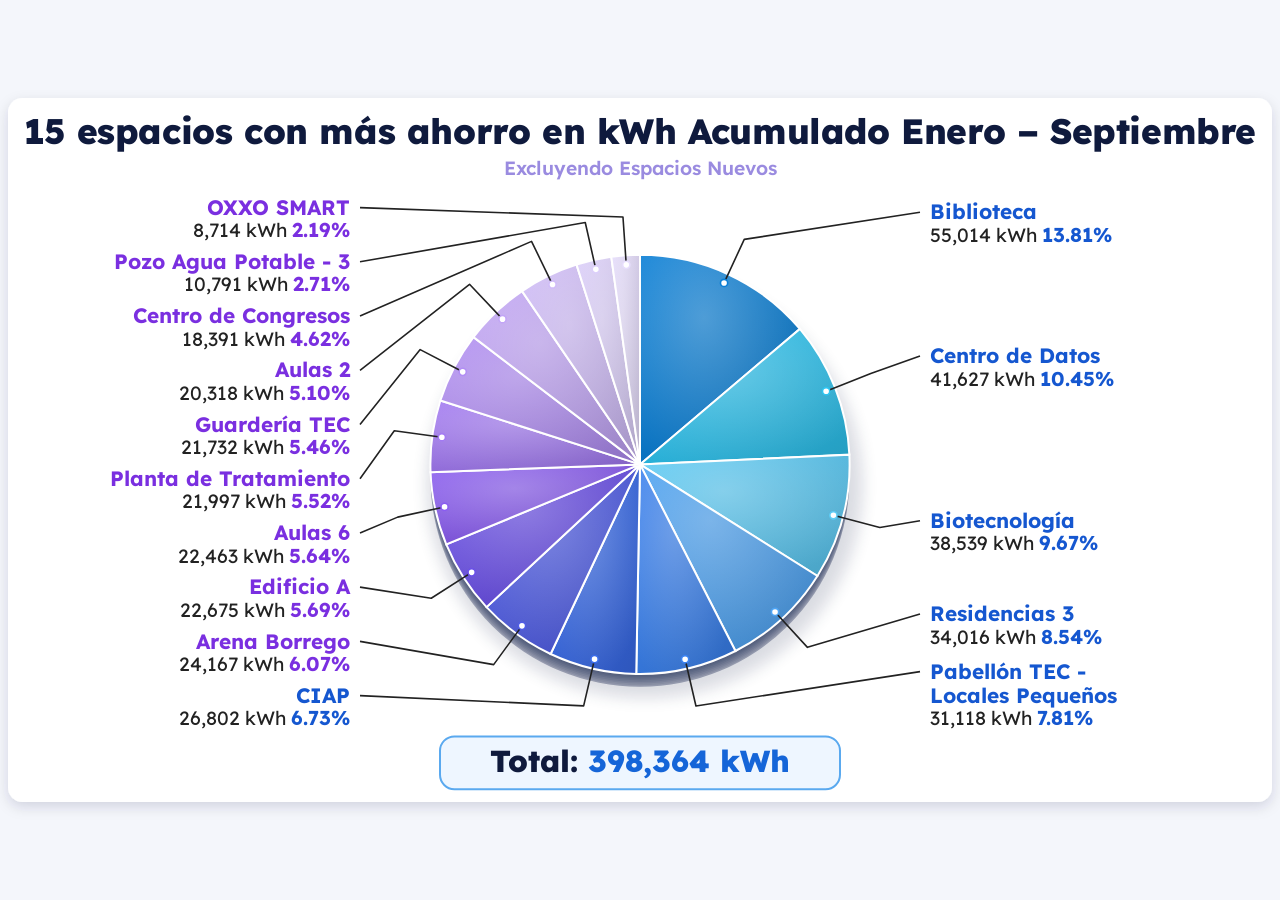
==== ahorro-ene-sep.html @ d874b3e1 "Add files via upload" ====
<!doctype html>
<html lang="es"><head><meta charset="utf-8">
<meta name="viewport" content="width=device-width,initial-scale=1">
<title>15 espacios con más ahorro – Ene-Sep</title>
<link rel="preconnect" href="https://fonts.googleapis.com">
<link rel="stylesheet" href="https://fonts.googleapis.com/css2?family=Lexend:wght@400;600;700;800&display=swap">
<style>
/* Diapositiva 16:9: todo el contenido vive en un SVG 1600x900 que se escala completo a la ventana, sin scroll */
html,body{margin:0;height:100%;overflow:hidden;background:#f4f6fb}
svg{display:block;width:100vw;height:100vh;font-family:"Lexend","Segoe UI",Calibri,sans-serif;user-select:none}
.slice{cursor:pointer;transition:transform .45s cubic-bezier(.2,.9,.25,1.2);outline:none}
.slice .top{stroke:#fff;stroke-width:2.5;transition:filter .3s}
.slice .ext,.slice .shadow{opacity:0;transition:opacity .3s}
.slice.on .ext{opacity:1}.slice.on .shadow{opacity:.45}
.slice.on .top{filter:brightness(1.08) saturate(1.1)}
svg.has-on .slice:not(.on) .top{filter:saturate(.75) opacity(.75)}
.lbl{cursor:pointer;transition:opacity .3s}
svg.has-on .lbl:not(.on){opacity:.3}
.lbl .name{font-weight:700;font-size:26px}
.lbl .note{font-size:19px}
.lbl .val{font-size:24px}
.lbl .pct{font-weight:700;font-size:25px}
.lbl .lead{fill:none;stroke-width:2;transition:stroke-width .3s}
.lbl.on .lead{stroke-width:4}
.lbl .box{opacity:0;transition:opacity .3s}.lbl.on .box{opacity:1}
.lbl .dot{transition:opacity .3s}.lbl.on .dot{opacity:0}
@media (prefers-reduced-motion:reduce){.slice,.lbl,.lbl *{transition:none!important}}
</style></head><body>
<svg id="svg" viewBox="0 0 1600 900" preserveAspectRatio="xMidYMid meet" role="img" aria-label="15 espacios con más ahorro – Ene-Sep"></svg>
<script>window.CHART={title:"15 espacios con m\u00e1s ahorro en kWh Acumulado Enero \u2013 Septiembre",subtitle:"Excluyendo Espacios Nuevos",header:"plain",
cx:800,cy:468,r:262,labelTop:132,labelBottom:800,gap:14,labelDx:100,inline:true,
nameColor:i=>i<6?"#1557d0":"#7a2fe0",forceRight:[],totalText:"t",totalStyle:"pill",data:[{"n": "Biblioteca", "v": 55014, "c": "#0a7fd6"}, {"n": "Centro de Datos", "v": 41627, "c": "#2ec4f0"}, {"n": "Biotecnología", "v": 38539, "c": "#5ccbf5"}, {"n": "Residencias 3", "v": 34016, "c": "#4da3f2"}, {"n": "Pabellón TEC - Locales Pequeños", "v": 31118, "c": "#3b82ef", "nameLines": ["Pabellón TEC -", "Locales Pequeños"]}, {"n": "CIAP", "v": 26802, "c": "#3a6cea"}, {"n": "Arena Borrego", "v": 24167, "c": "#4f5ce6"}, {"n": "Edificio A", "v": 22675, "c": "#6a4fe8"}, {"n": "Aulas 6", "v": 22463, "c": "#8a5cf0"}, {"n": "Planta de Tratamiento", "v": 21997, "c": "#a37af2"}, {"n": "Guardería TEC", "v": 21732, "c": "#b28ef4"}, {"n": "Aulas 2", "v": 20318, "c": "#c2a5f6"}, {"n": "Centro de Congresos", "v": 18391, "c": "#d0bcf8"}, {"n": "Pozo Agua Potable - 3", "v": 10791, "c": "#dccffa"}, {"n": "OXXO SMART", "v": 8714, "c": "#e6ddfc"}]};</script>
<script>// Pastel 3D para diapositiva 16:9 (1600x900). Se escala completo a la ventana.
(function(){
const C=window.CHART, NS="http://www.w3.org/2000/svg", svg=document.getElementById("svg");
const W=1600,H=900, CX=C.cx||800, CY=C.cy||490, R=C.r||255, POP=22, DEPTH=16;
const el=(t,a={},p)=>{const e=document.createElementNS(NS,t);for(const k in a)e.setAttribute(k,a[k]);if(p)p.appendChild(e);return e};
const tx=(p,a,s)=>{const e=el("text",a,p);e.textContent=s;return e};
const pt=(a,r)=>[CX+r*Math.sin(a),CY-r*Math.cos(a)];
const fmt=n=>n.toLocaleString("en-US");
const shade=(h,f)=>{const n=parseInt(h.slice(1),16);const c=[n>>16,(n>>8)&255,n&255].map(v=>Math.round(v*f));return`rgb(${c})`};
const TOTAL=C.data.reduce((s,d)=>s+d.v,0);
const pct=v=>(v/TOTAL*100).toFixed(2)+"%";
const defs=el("defs",{},svg);
el("filter",{id:"blur",x:"-30%",y:"-30%",width:"160%",height:"160%"},defs).appendChild(el("feGaussianBlur",{stdDeviation:"10"}));
const fs=el("filter",{id:"soft",x:"-20%",y:"-20%",width:"140%",height:"140%"},defs);
el("feDropShadow",{dx:"0",dy:"6",stdDeviation:"8","flood-color":"#0f1a3d","flood-opacity":".14"},fs);
const mk=el("marker",{id:"arrow",viewBox:"0 0 10 10",refX:"9",refY:"5",markerWidth:"9",markerHeight:"9",orient:"auto"},defs);
el("path",{d:"M0,0 L10,5 L0,10 z",fill:"context-stroke"},mk);
const hl=el("radialGradient",{id:"gloss",cx:"40%",cy:"30%",r:"75%"},defs);
el("stop",{offset:"0","stop-color":"#fff","stop-opacity":".28"},hl);el("stop",{offset:"1","stop-color":"#fff","stop-opacity":"0"},hl);

// Fondo y encabezado
el("rect",{width:W,height:H,fill:"#f4f6fb"},svg);
if(C.header==="band"){
  const hg=el("linearGradient",{id:"hd",x1:0,x2:0,y1:0,y2:1},defs);
  el("stop",{offset:0,"stop-color":"#17337a"},hg);el("stop",{offset:1,"stop-color":"#0b1e4e"},hg);
  el("rect",{x:10,y:8,width:W-20,height:96,rx:16,fill:"url(#hd)",filter:"url(#soft)"},svg);
  tx(svg,{x:W/2,y:52,"text-anchor":"middle","font-size":40,"font-weight":800,fill:"#fff"},C.title);
  tx(svg,{x:W/2,y:88,"text-anchor":"middle","font-size":25,fill:"#dfe6ff"},C.subtitle);
  el("rect",{x:10,y:118,width:W-20,height:H-128,rx:16,fill:"#fff",stroke:"#3e73d8","stroke-width":2},svg);
  if(C.section){const g=el("g",{},svg);el("circle",{cx:72,cy:160,r:20,fill:"#1e3fd8"},g);el("circle",{cx:72,cy:160,r:11,fill:"none",stroke:"#fff","stroke-width":4},g);el("circle",{cx:72,cy:160,r:4,fill:"#fff"},g);
    tx(svg,{x:104,y:170,"font-size":28,"font-weight":800,fill:"#1e2fc0"},C.section);}
}else{
  el("rect",{x:10,y:10,width:W-20,height:H-20,rx:18,fill:"#fff",filter:"url(#soft)"},svg);
  tx(svg,{x:W/2,y:68,"text-anchor":"middle","font-size":44,"font-weight":800,fill:"#0f1a3d","letter-spacing":"-0.5"},C.title);
  tx(svg,{x:W/2,y:106,"text-anchor":"middle","font-size":24,"font-weight":600,fill:"#9a8be0"},C.subtitle);
}

// Base del pastel (relieve)
el("ellipse",{cx:CX+6,cy:CY+26,rx:R+10,ry:R+4,fill:"#1b2650",opacity:.16,filter:"url(#blur)"},svg);
for(let k=DEPTH;k>0;k-=2) el("circle",{cx:CX,cy:CY+k,r:R,fill:shade("#1b2650",1),opacity:.10},svg);
el("circle",{cx:CX,cy:CY+DEPTH,r:R,fill:"#1b2650",opacity:.30},svg);

const gSl=el("g",{},svg), gOut=el("g",{"pointer-events":"none"},svg), gLb=el("g",{},svg);
let a0=0; const items=[];
C.data.forEach((d,i)=>{
  const sw=d.v/TOTAL*2*Math.PI,a1=a0+sw,mid=a0+sw/2;
  const [x0,y0]=pt(a0,R),[x1,y1]=pt(a1,R);
  const dP=`M${CX},${CY} L${x0},${y0} A${R},${R} 0 ${sw>Math.PI?1:0} 1 ${x1},${y1} Z`;
  const gr=el("linearGradient",{id:"g"+i,x1:0,y1:0,x2:1,y2:1},defs);
  el("stop",{offset:0,"stop-color":d.c},gr);el("stop",{offset:1,"stop-color":shade(d.c,.80)},gr);
  const g=el("g",{class:"slice",tabindex:0},gSl);
  el("path",{class:"shadow",d:dP,fill:"#000",transform:"translate(10,28)",filter:"url(#blur)"},g);
  const ext=el("g",{class:"ext"},g);
  for(let k=DEPTH;k>0;k-=1.5) el("path",{d:dP,fill:shade(d.c,.55),transform:`translate(0,${k})`},ext);
  el("path",{class:"top",d:dP,fill:`url(#g${i})`},g);
  el("path",{d:dP,fill:"url(#gloss)","pointer-events":"none"},g);
  const dx=POP*Math.sin(mid),dy=-POP*Math.cos(mid);
  items.push({d,i,a0,a1,mid,g,pop:`translate(${dx.toFixed(1)}px,${(dy-6).toFixed(1)}px)`});
  a0=a1;
});
// Contorno de grupo (p.ej. Expedition)
if(C.group){
  const gi=items.filter(it=>C.group.names.includes(it.d.n));
  const s=Math.min(...gi.map(x=>x.a0)),e=Math.max(...gi.map(x=>x.a1));
  const [x0,y0]=pt(s,R),[x1,y1]=pt(e,R);
  el("path",{d:`M${CX},${CY} L${x0},${y0} A${R},${R} 0 ${e-s>Math.PI?1:0} 1 ${x1},${y1} Z`,fill:"none",stroke:"#e3141b","stroke-width":6,"stroke-linejoin":"round"},gOut);
}

// Etiquetas
const LH={name:30,note:24,val:28};
const inline=C.inline;
items.forEach(it=>{
  const d=it.d; it.side=d.pos?d.pos.side:((C.forceRight||[]).includes(d.n)||Math.sin(it.mid)>=0?"R":"L");
  it.h=LH.name*(d.nameLines||[d.n]).length+(d.notes||[]).length*LH.note+(inline?1:2)*LH.val;
  it.y=CY-(R+70)*Math.cos(it.mid)-it.h/2;
});
const TOP=C.labelTop||140, BOT=C.labelBottom||830, GAP0=C.gap||10;
for(const s of["L","R"]){
  const arr=items.filter(it=>it.side===s&&!it.d.pos).sort((a,b)=>a.y-b.y); if(!arr.length)continue;
  const sumH=arr.reduce((t,x)=>t+x.h,0), GAP=Math.min(GAP0,arr.length>1?(BOT-TOP-sumH)/(arr.length-1):GAP0);
  for(let k=0;k<arr.length;k++) arr[k].y=Math.max(arr[k].y,k?arr[k-1].y+arr[k-1].h+GAP:TOP);
  const last=arr[arr.length-1]; if(last.y+last.h>BOT){last.y=BOT-last.h;
    for(let k=arr.length-2;k>=0;k--) arr[k].y=Math.min(arr[k].y,arr[k+1].y-arr[k].h-GAP);}
  if(arr[0].y<TOP){arr[0].y=TOP;for(let k=1;k<arr.length;k++) arr[k].y=Math.max(arr[k].y,arr[k-1].y+arr[k-1].h+GAP);}
}
items.forEach(it=>{
  const d=it.d,right=it.side==="R";
  let lx=right?CX+R+(C.labelDx||120):CX-R-(C.labelDx||120);
  if(d.pos){lx=d.pos.x;it.y=d.pos.y;}
  const anc=d.pos&&d.pos.anchor?d.pos.anchor:(right?"start":"end"), g=el("g",{class:"lbl"},gLb);
  const box=el("rect",{class:"box",rx:12,fill:"#fff",stroke:d.c,"stroke-width":2.5,filter:"url(#soft)"},g);
  const nameY=it.y+24;
  const [sx,sy]=pt(it.mid,R-12),[ex,ey]=pt(it.mid,R+POP+26);
  const endX=d.pos&&d.pos.lead?d.pos.lead:lx+(anc==="start"?-12:12);
  let dd=`M${sx},${sy} L${ex},${ey} L${endX},${nameY-9}`;
  const fr=(C.forceRight||[]).indexOf(d.n);
  if(fr>=0&&Math.sin(it.mid)<0){const [fx,fy]=pt(it.mid,R+22+((C.forceRight.length-1-fr)*16));dd=`M${sx},${sy} L${fx},${fy} H${CX+R+30} L${endX},${nameY-9}`;}
  const lead=el("path",{class:"lead",d:dd,stroke:"#222","stroke-linejoin":"round"},g);
  el("circle",{class:"dot",cx:sx,cy:sy,r:4.5,fill:"#fff",stroke:d.c,"stroke-width":2},g);
  const t=el("text",{x:lx,y:nameY,"text-anchor":anc},g);
  (d.nameLines||[d.n]).forEach((ln,k)=>{const s=el("tspan",{x:lx,dy:k?LH.name:0,class:"name",fill:d.nc||C.nameColor(it.i)},t);s.textContent=ln});
  (d.notes||[]).forEach((ln,k)=>{const s=el("tspan",{x:lx,dy:k?LH.note-2:LH.note+4,class:"note",fill:"#3355d8"},t);s.textContent=ln});
  const pc=C.pctColor||C.nameColor(it.i);
  if(inline){const a=el("tspan",{x:lx,dy:LH.val,class:"val",fill:"#222"},t);a.textContent=fmt(d.v)+" kWh  ";
    const b=el("tspan",{class:"pct",fill:pc},t);b.textContent=pct(d.v);}
  else (C.order||["pct","val"]).forEach((kind,k)=>{const s=el("tspan",{x:lx,dy:LH.val+(k?0:4),class:kind,fill:kind==="pct"?pc:"#222"},t);s.textContent=kind==="pct"?pct(d.v):fmt(d.v)+" kWh"});
  it.lbl=g;it.box=box;it.lead=lead;it.text=t;
});
requestAnimationFrame(()=>items.forEach(it=>{const b=it.text.getBBox();
  [["x",b.x-14],["y",b.y-8],["width",b.width+28],["height",b.height+16]].forEach(([k,v])=>it.box.setAttribute(k,v))}));

// Extras: total y caja
if(C.totalText){const g=el("g",{},svg);
  if(C.totalStyle==="pill"){el("rect",{x:W/2-250,y:H-92,width:500,height:66,rx:18,fill:"#eef6ff",stroke:"#5aa9ef","stroke-width":2.5},g);
    const t=el("text",{x:W/2,y:H-47,"text-anchor":"middle","font-size":38,"font-weight":800,fill:"#0f1a3d"},g);
    t.appendChild(document.createTextNode("Total: "));const b=el("tspan",{fill:"#1565d8"},t);b.textContent=fmt(TOTAL)+" kWh";}
  else tx(g,{x:W/2,y:H-30,"text-anchor":"middle","font-size":38,"font-weight":800,fill:"#e3141b"},C.totalText.replace("{T}",fmt(TOTAL)));}
if(C.group&&C.group.box){const gv=items.filter(it=>C.group.names.includes(it.d.n)).reduce((s,x)=>s+x.d.v,0);
  const b=C.group.box,g=el("g",{},svg);
  el("rect",{x:b.x,y:b.y,width:420,height:168,rx:14,fill:"#fff",stroke:"#222","stroke-width":2,filter:"url(#soft)"},g);
  tx(g,{x:b.x+210,y:b.y+44,"text-anchor":"middle","font-size":28,fill:"#222"},b.label);
  tx(g,{x:b.x+210,y:b.y+95,"text-anchor":"middle","font-size":40,"font-weight":700,fill:"#e3141b"},pct(gv));
  tx(g,{x:b.x+210,y:b.y+145,"text-anchor":"middle","font-size":40,"font-weight":700,fill:"#222"},fmt(gv)+" kWh");}

// Interacción
let active=null;
function set(it){
  if(active===it)return;
  if(active){active.g.classList.remove("on");active.g.style.transform="";active.lbl.classList.remove("on");active.lead.removeAttribute("marker-end");active.lead.setAttribute("stroke","#222")}
  active=it; svg.classList.toggle("has-on",!!it);
  if(it){gSl.appendChild(it.g);gLb.appendChild(it.lbl);it.g.classList.add("on");it.lbl.classList.add("on");
    it.lead.setAttribute("stroke",it.d.c);it.lead.setAttribute("marker-end","url(#arrow)");
    requestAnimationFrame(()=>it.g.style.transform=it.pop);}
}
items.forEach(it=>{
  it.g.addEventListener("mouseenter",()=>set(it));it.g.addEventListener("focus",()=>set(it));
  it.g.addEventListener("click",e=>{e.stopPropagation();set(active===it?null:it)});
  it.lbl.addEventListener("mouseenter",()=>set(it));it.lbl.addEventListener("click",e=>{e.stopPropagation();set(active===it?null:it)});
});
gSl.addEventListener("mouseleave",e=>{if(!gLb.contains(e.relatedTarget))set(null)});
gLb.addEventListener("mouseleave",e=>{if(!gSl.contains(e.relatedTarget))set(null)});
document.addEventListener("click",()=>set(null));
})();
</script>
</body></html>
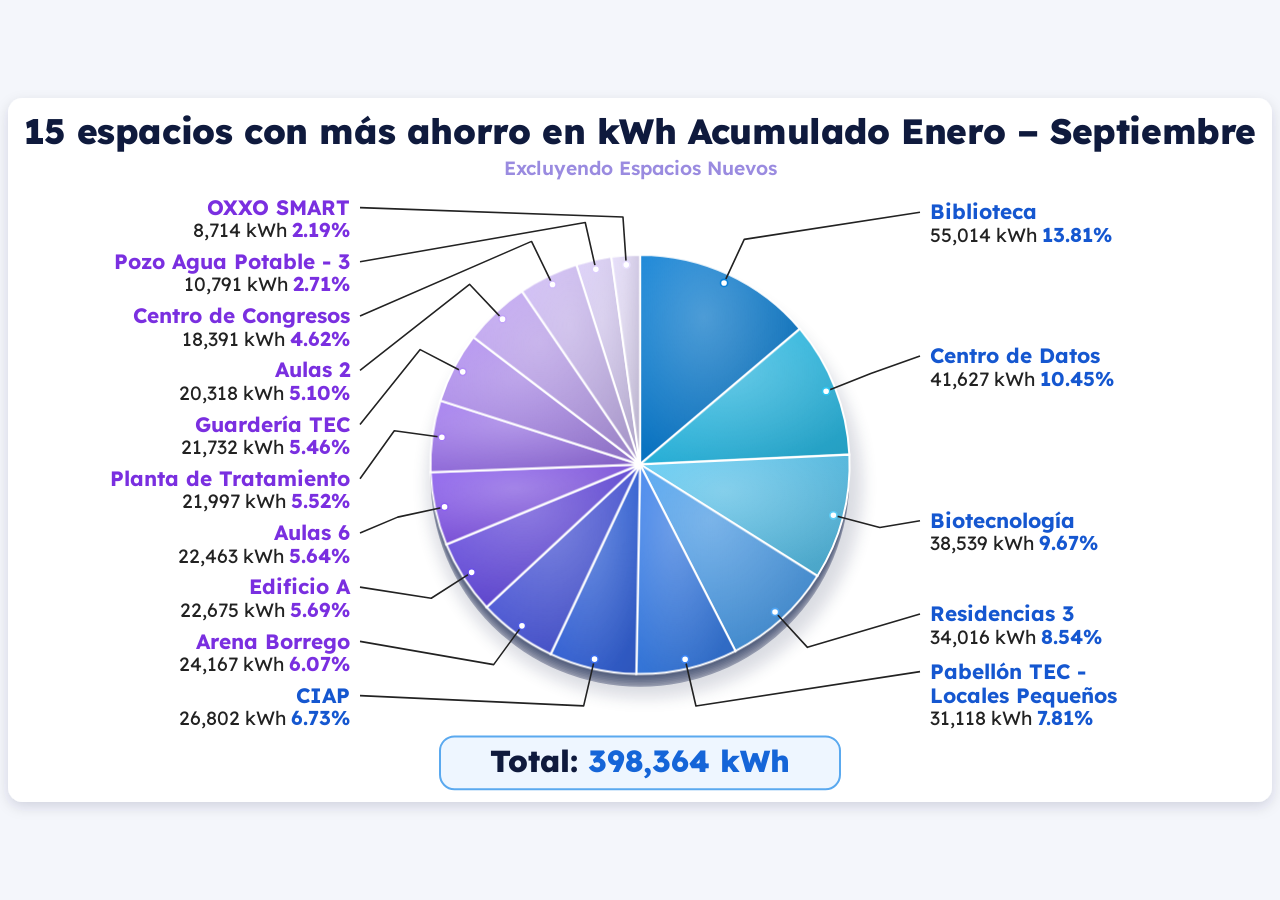
==== commit b905bf96: "Sitio de presentaciones semanales: portal, visor compartido, semana 2026-S43 con 3 gráficas interact" ====
--- a/ahorro-ene-sep.html
+++ b/ahorro-ene-sep.html
@@ -1,177 +1 @@
-<!doctype html>
-<html lang="es"><head><meta charset="utf-8">
-<meta name="viewport" content="width=device-width,initial-scale=1">
-<title>15 espacios con más ahorro – Ene-Sep</title>
-<link rel="preconnect" href="https://fonts.googleapis.com">
-<link rel="stylesheet" href="https://fonts.googleapis.com/css2?family=Lexend:wght@400;600;700;800&display=swap">
-<style>
-/* Diapositiva 16:9: todo el contenido vive en un SVG 1600x900 que se escala completo a la ventana, sin scroll */
-html,body{margin:0;height:100%;overflow:hidden;background:#f4f6fb}
-svg{display:block;width:100vw;height:100vh;font-family:"Lexend","Segoe UI",Calibri,sans-serif;user-select:none}
-.slice{cursor:pointer;transition:transform .45s cubic-bezier(.2,.9,.25,1.2);outline:none}
-.slice .top{stroke:#fff;stroke-width:2.5;transition:filter .3s}
-.slice .ext,.slice .shadow{opacity:0;transition:opacity .3s}
-.slice.on .ext{opacity:1}.slice.on .shadow{opacity:.45}
-.slice.on .top{filter:brightness(1.08) saturate(1.1)}
-svg.has-on .slice:not(.on) .top{filter:saturate(.75) opacity(.75)}
-.lbl{cursor:pointer;transition:opacity .3s}
-svg.has-on .lbl:not(.on){opacity:.3}
-.lbl .name{font-weight:700;font-size:26px}
-.lbl .note{font-size:19px}
-.lbl .val{font-size:24px}
-.lbl .pct{font-weight:700;font-size:25px}
-.lbl .lead{fill:none;stroke-width:2;transition:stroke-width .3s}
-.lbl.on .lead{stroke-width:4}
-.lbl .box{opacity:0;transition:opacity .3s}.lbl.on .box{opacity:1}
-.lbl .dot{transition:opacity .3s}.lbl.on .dot{opacity:0}
-@media (prefers-reduced-motion:reduce){.slice,.lbl,.lbl *{transition:none!important}}
-</style></head><body>
-<svg id="svg" viewBox="0 0 1600 900" preserveAspectRatio="xMidYMid meet" role="img" aria-label="15 espacios con más ahorro – Ene-Sep"></svg>
-<script>window.CHART={title:"15 espacios con m\u00e1s ahorro en kWh Acumulado Enero \u2013 Septiembre",subtitle:"Excluyendo Espacios Nuevos",header:"plain",
-cx:800,cy:468,r:262,labelTop:132,labelBottom:800,gap:14,labelDx:100,inline:true,
-nameColor:i=>i<6?"#1557d0":"#7a2fe0",forceRight:[],totalText:"t",totalStyle:"pill",data:[{"n": "Biblioteca", "v": 55014, "c": "#0a7fd6"}, {"n": "Centro de Datos", "v": 41627, "c": "#2ec4f0"}, {"n": "Biotecnología", "v": 38539, "c": "#5ccbf5"}, {"n": "Residencias 3", "v": 34016, "c": "#4da3f2"}, {"n": "Pabellón TEC - Locales Pequeños", "v": 31118, "c": "#3b82ef", "nameLines": ["Pabellón TEC -", "Locales Pequeños"]}, {"n": "CIAP", "v": 26802, "c": "#3a6cea"}, {"n": "Arena Borrego", "v": 24167, "c": "#4f5ce6"}, {"n": "Edificio A", "v": 22675, "c": "#6a4fe8"}, {"n": "Aulas 6", "v": 22463, "c": "#8a5cf0"}, {"n": "Planta de Tratamiento", "v": 21997, "c": "#a37af2"}, {"n": "Guardería TEC", "v": 21732, "c": "#b28ef4"}, {"n": "Aulas 2", "v": 20318, "c": "#c2a5f6"}, {"n": "Centro de Congresos", "v": 18391, "c": "#d0bcf8"}, {"n": "Pozo Agua Potable - 3", "v": 10791, "c": "#dccffa"}, {"n": "OXXO SMART", "v": 8714, "c": "#e6ddfc"}]};</script>
-<script>// Pastel 3D para diapositiva 16:9 (1600x900). Se escala completo a la ventana.
-(function(){
-const C=window.CHART, NS="http://www.w3.org/2000/svg", svg=document.getElementById("svg");
-const W=1600,H=900, CX=C.cx||800, CY=C.cy||490, R=C.r||255, POP=22, DEPTH=16;
-const el=(t,a={},p)=>{const e=document.createElementNS(NS,t);for(const k in a)e.setAttribute(k,a[k]);if(p)p.appendChild(e);return e};
-const tx=(p,a,s)=>{const e=el("text",a,p);e.textContent=s;return e};
-const pt=(a,r)=>[CX+r*Math.sin(a),CY-r*Math.cos(a)];
-const fmt=n=>n.toLocaleString("en-US");
-const shade=(h,f)=>{const n=parseInt(h.slice(1),16);const c=[n>>16,(n>>8)&255,n&255].map(v=>Math.round(v*f));return`rgb(${c})`};
-const TOTAL=C.data.reduce((s,d)=>s+d.v,0);
-const pct=v=>(v/TOTAL*100).toFixed(2)+"%";
-const defs=el("defs",{},svg);
-el("filter",{id:"blur",x:"-30%",y:"-30%",width:"160%",height:"160%"},defs).appendChild(el("feGaussianBlur",{stdDeviation:"10"}));
-const fs=el("filter",{id:"soft",x:"-20%",y:"-20%",width:"140%",height:"140%"},defs);
-el("feDropShadow",{dx:"0",dy:"6",stdDeviation:"8","flood-color":"#0f1a3d","flood-opacity":".14"},fs);
-const mk=el("marker",{id:"arrow",viewBox:"0 0 10 10",refX:"9",refY:"5",markerWidth:"9",markerHeight:"9",orient:"auto"},defs);
-el("path",{d:"M0,0 L10,5 L0,10 z",fill:"context-stroke"},mk);
-const hl=el("radialGradient",{id:"gloss",cx:"40%",cy:"30%",r:"75%"},defs);
-el("stop",{offset:"0","stop-color":"#fff","stop-opacity":".28"},hl);el("stop",{offset:"1","stop-color":"#fff","stop-opacity":"0"},hl);
-
-// Fondo y encabezado
-el("rect",{width:W,height:H,fill:"#f4f6fb"},svg);
-if(C.header==="band"){
-  const hg=el("linearGradient",{id:"hd",x1:0,x2:0,y1:0,y2:1},defs);
-  el("stop",{offset:0,"stop-color":"#17337a"},hg);el("stop",{offset:1,"stop-color":"#0b1e4e"},hg);
-  el("rect",{x:10,y:8,width:W-20,height:96,rx:16,fill:"url(#hd)",filter:"url(#soft)"},svg);
-  tx(svg,{x:W/2,y:52,"text-anchor":"middle","font-size":40,"font-weight":800,fill:"#fff"},C.title);
-  tx(svg,{x:W/2,y:88,"text-anchor":"middle","font-size":25,fill:"#dfe6ff"},C.subtitle);
-  el("rect",{x:10,y:118,width:W-20,height:H-128,rx:16,fill:"#fff",stroke:"#3e73d8","stroke-width":2},svg);
-  if(C.section){const g=el("g",{},svg);el("circle",{cx:72,cy:160,r:20,fill:"#1e3fd8"},g);el("circle",{cx:72,cy:160,r:11,fill:"none",stroke:"#fff","stroke-width":4},g);el("circle",{cx:72,cy:160,r:4,fill:"#fff"},g);
-    tx(svg,{x:104,y:170,"font-size":28,"font-weight":800,fill:"#1e2fc0"},C.section);}
-}else{
-  el("rect",{x:10,y:10,width:W-20,height:H-20,rx:18,fill:"#fff",filter:"url(#soft)"},svg);
-  tx(svg,{x:W/2,y:68,"text-anchor":"middle","font-size":44,"font-weight":800,fill:"#0f1a3d","letter-spacing":"-0.5"},C.title);
-  tx(svg,{x:W/2,y:106,"text-anchor":"middle","font-size":24,"font-weight":600,fill:"#9a8be0"},C.subtitle);
-}
-
-// Base del pastel (relieve)
-el("ellipse",{cx:CX+6,cy:CY+26,rx:R+10,ry:R+4,fill:"#1b2650",opacity:.16,filter:"url(#blur)"},svg);
-for(let k=DEPTH;k>0;k-=2) el("circle",{cx:CX,cy:CY+k,r:R,fill:shade("#1b2650",1),opacity:.10},svg);
-el("circle",{cx:CX,cy:CY+DEPTH,r:R,fill:"#1b2650",opacity:.30},svg);
-
-const gSl=el("g",{},svg), gOut=el("g",{"pointer-events":"none"},svg), gLb=el("g",{},svg);
-let a0=0; const items=[];
-C.data.forEach((d,i)=>{
-  const sw=d.v/TOTAL*2*Math.PI,a1=a0+sw,mid=a0+sw/2;
-  const [x0,y0]=pt(a0,R),[x1,y1]=pt(a1,R);
-  const dP=`M${CX},${CY} L${x0},${y0} A${R},${R} 0 ${sw>Math.PI?1:0} 1 ${x1},${y1} Z`;
-  const gr=el("linearGradient",{id:"g"+i,x1:0,y1:0,x2:1,y2:1},defs);
-  el("stop",{offset:0,"stop-color":d.c},gr);el("stop",{offset:1,"stop-color":shade(d.c,.80)},gr);
-  const g=el("g",{class:"slice",tabindex:0},gSl);
-  el("path",{class:"shadow",d:dP,fill:"#000",transform:"translate(10,28)",filter:"url(#blur)"},g);
-  const ext=el("g",{class:"ext"},g);
-  for(let k=DEPTH;k>0;k-=1.5) el("path",{d:dP,fill:shade(d.c,.55),transform:`translate(0,${k})`},ext);
-  el("path",{class:"top",d:dP,fill:`url(#g${i})`},g);
-  el("path",{d:dP,fill:"url(#gloss)","pointer-events":"none"},g);
-  const dx=POP*Math.sin(mid),dy=-POP*Math.cos(mid);
-  items.push({d,i,a0,a1,mid,g,pop:`translate(${dx.toFixed(1)}px,${(dy-6).toFixed(1)}px)`});
-  a0=a1;
-});
-// Contorno de grupo (p.ej. Expedition)
-if(C.group){
-  const gi=items.filter(it=>C.group.names.includes(it.d.n));
-  const s=Math.min(...gi.map(x=>x.a0)),e=Math.max(...gi.map(x=>x.a1));
-  const [x0,y0]=pt(s,R),[x1,y1]=pt(e,R);
-  el("path",{d:`M${CX},${CY} L${x0},${y0} A${R},${R} 0 ${e-s>Math.PI?1:0} 1 ${x1},${y1} Z`,fill:"none",stroke:"#e3141b","stroke-width":6,"stroke-linejoin":"round"},gOut);
-}
-
-// Etiquetas
-const LH={name:30,note:24,val:28};
-const inline=C.inline;
-items.forEach(it=>{
-  const d=it.d; it.side=d.pos?d.pos.side:((C.forceRight||[]).includes(d.n)||Math.sin(it.mid)>=0?"R":"L");
-  it.h=LH.name*(d.nameLines||[d.n]).length+(d.notes||[]).length*LH.note+(inline?1:2)*LH.val;
-  it.y=CY-(R+70)*Math.cos(it.mid)-it.h/2;
-});
-const TOP=C.labelTop||140, BOT=C.labelBottom||830, GAP0=C.gap||10;
-for(const s of["L","R"]){
-  const arr=items.filter(it=>it.side===s&&!it.d.pos).sort((a,b)=>a.y-b.y); if(!arr.length)continue;
-  const sumH=arr.reduce((t,x)=>t+x.h,0), GAP=Math.min(GAP0,arr.length>1?(BOT-TOP-sumH)/(arr.length-1):GAP0);
-  for(let k=0;k<arr.length;k++) arr[k].y=Math.max(arr[k].y,k?arr[k-1].y+arr[k-1].h+GAP:TOP);
-  const last=arr[arr.length-1]; if(last.y+last.h>BOT){last.y=BOT-last.h;
-    for(let k=arr.length-2;k>=0;k--) arr[k].y=Math.min(arr[k].y,arr[k+1].y-arr[k].h-GAP);}
-  if(arr[0].y<TOP){arr[0].y=TOP;for(let k=1;k<arr.length;k++) arr[k].y=Math.max(arr[k].y,arr[k-1].y+arr[k-1].h+GAP);}
-}
-items.forEach(it=>{
-  const d=it.d,right=it.side==="R";
-  let lx=right?CX+R+(C.labelDx||120):CX-R-(C.labelDx||120);
-  if(d.pos){lx=d.pos.x;it.y=d.pos.y;}
-  const anc=d.pos&&d.pos.anchor?d.pos.anchor:(right?"start":"end"), g=el("g",{class:"lbl"},gLb);
-  const box=el("rect",{class:"box",rx:12,fill:"#fff",stroke:d.c,"stroke-width":2.5,filter:"url(#soft)"},g);
-  const nameY=it.y+24;
-  const [sx,sy]=pt(it.mid,R-12),[ex,ey]=pt(it.mid,R+POP+26);
-  const endX=d.pos&&d.pos.lead?d.pos.lead:lx+(anc==="start"?-12:12);
-  let dd=`M${sx},${sy} L${ex},${ey} L${endX},${nameY-9}`;
-  const fr=(C.forceRight||[]).indexOf(d.n);
-  if(fr>=0&&Math.sin(it.mid)<0){const [fx,fy]=pt(it.mid,R+22+((C.forceRight.length-1-fr)*16));dd=`M${sx},${sy} L${fx},${fy} H${CX+R+30} L${endX},${nameY-9}`;}
-  const lead=el("path",{class:"lead",d:dd,stroke:"#222","stroke-linejoin":"round"},g);
-  el("circle",{class:"dot",cx:sx,cy:sy,r:4.5,fill:"#fff",stroke:d.c,"stroke-width":2},g);
-  const t=el("text",{x:lx,y:nameY,"text-anchor":anc},g);
-  (d.nameLines||[d.n]).forEach((ln,k)=>{const s=el("tspan",{x:lx,dy:k?LH.name:0,class:"name",fill:d.nc||C.nameColor(it.i)},t);s.textContent=ln});
-  (d.notes||[]).forEach((ln,k)=>{const s=el("tspan",{x:lx,dy:k?LH.note-2:LH.note+4,class:"note",fill:"#3355d8"},t);s.textContent=ln});
-  const pc=C.pctColor||C.nameColor(it.i);
-  if(inline){const a=el("tspan",{x:lx,dy:LH.val,class:"val",fill:"#222"},t);a.textContent=fmt(d.v)+" kWh  ";
-    const b=el("tspan",{class:"pct",fill:pc},t);b.textContent=pct(d.v);}
-  else (C.order||["pct","val"]).forEach((kind,k)=>{const s=el("tspan",{x:lx,dy:LH.val+(k?0:4),class:kind,fill:kind==="pct"?pc:"#222"},t);s.textContent=kind==="pct"?pct(d.v):fmt(d.v)+" kWh"});
-  it.lbl=g;it.box=box;it.lead=lead;it.text=t;
-});
-requestAnimationFrame(()=>items.forEach(it=>{const b=it.text.getBBox();
-  [["x",b.x-14],["y",b.y-8],["width",b.width+28],["height",b.height+16]].forEach(([k,v])=>it.box.setAttribute(k,v))}));
-
-// Extras: total y caja
-if(C.totalText){const g=el("g",{},svg);
-  if(C.totalStyle==="pill"){el("rect",{x:W/2-250,y:H-92,width:500,height:66,rx:18,fill:"#eef6ff",stroke:"#5aa9ef","stroke-width":2.5},g);
-    const t=el("text",{x:W/2,y:H-47,"text-anchor":"middle","font-size":38,"font-weight":800,fill:"#0f1a3d"},g);
-    t.appendChild(document.createTextNode("Total: "));const b=el("tspan",{fill:"#1565d8"},t);b.textContent=fmt(TOTAL)+" kWh";}
-  else tx(g,{x:W/2,y:H-30,"text-anchor":"middle","font-size":38,"font-weight":800,fill:"#e3141b"},C.totalText.replace("{T}",fmt(TOTAL)));}
-if(C.group&&C.group.box){const gv=items.filter(it=>C.group.names.includes(it.d.n)).reduce((s,x)=>s+x.d.v,0);
-  const b=C.group.box,g=el("g",{},svg);
-  el("rect",{x:b.x,y:b.y,width:420,height:168,rx:14,fill:"#fff",stroke:"#222","stroke-width":2,filter:"url(#soft)"},g);
-  tx(g,{x:b.x+210,y:b.y+44,"text-anchor":"middle","font-size":28,fill:"#222"},b.label);
-  tx(g,{x:b.x+210,y:b.y+95,"text-anchor":"middle","font-size":40,"font-weight":700,fill:"#e3141b"},pct(gv));
-  tx(g,{x:b.x+210,y:b.y+145,"text-anchor":"middle","font-size":40,"font-weight":700,fill:"#222"},fmt(gv)+" kWh");}
-
-// Interacción
-let active=null;
-function set(it){
-  if(active===it)return;
-  if(active){active.g.classList.remove("on");active.g.style.transform="";active.lbl.classList.remove("on");active.lead.removeAttribute("marker-end");active.lead.setAttribute("stroke","#222")}
-  active=it; svg.classList.toggle("has-on",!!it);
-  if(it){gSl.appendChild(it.g);gLb.appendChild(it.lbl);it.g.classList.add("on");it.lbl.classList.add("on");
-    it.lead.setAttribute("stroke",it.d.c);it.lead.setAttribute("marker-end","url(#arrow)");
-    requestAnimationFrame(()=>it.g.style.transform=it.pop);}
-}
-items.forEach(it=>{
-  it.g.addEventListener("mouseenter",()=>set(it));it.g.addEventListener("focus",()=>set(it));
-  it.g.addEventListener("click",e=>{e.stopPropagation();set(active===it?null:it)});
-  it.lbl.addEventListener("mouseenter",()=>set(it));it.lbl.addEventListener("click",e=>{e.stopPropagation();set(active===it?null:it)});
-});
-gSl.addEventListener("mouseleave",e=>{if(!gLb.contains(e.relatedTarget))set(null)});
-gLb.addEventListener("mouseleave",e=>{if(!gSl.contains(e.relatedTarget))set(null)});
-document.addEventListener("click",()=>set(null));
-})();
-</script>
-</body></html>
+<!doctype html><meta charset="utf-8"><meta http-equiv="refresh" content="0;url=semanas/2026-S43/live/ahorro-ene-sep.html"><link rel="canonical" href="semanas/2026-S43/live/ahorro-ene-sep.html"><a href="semanas/2026-S43/live/ahorro-ene-sep.html">Abrir gráfica</a>
